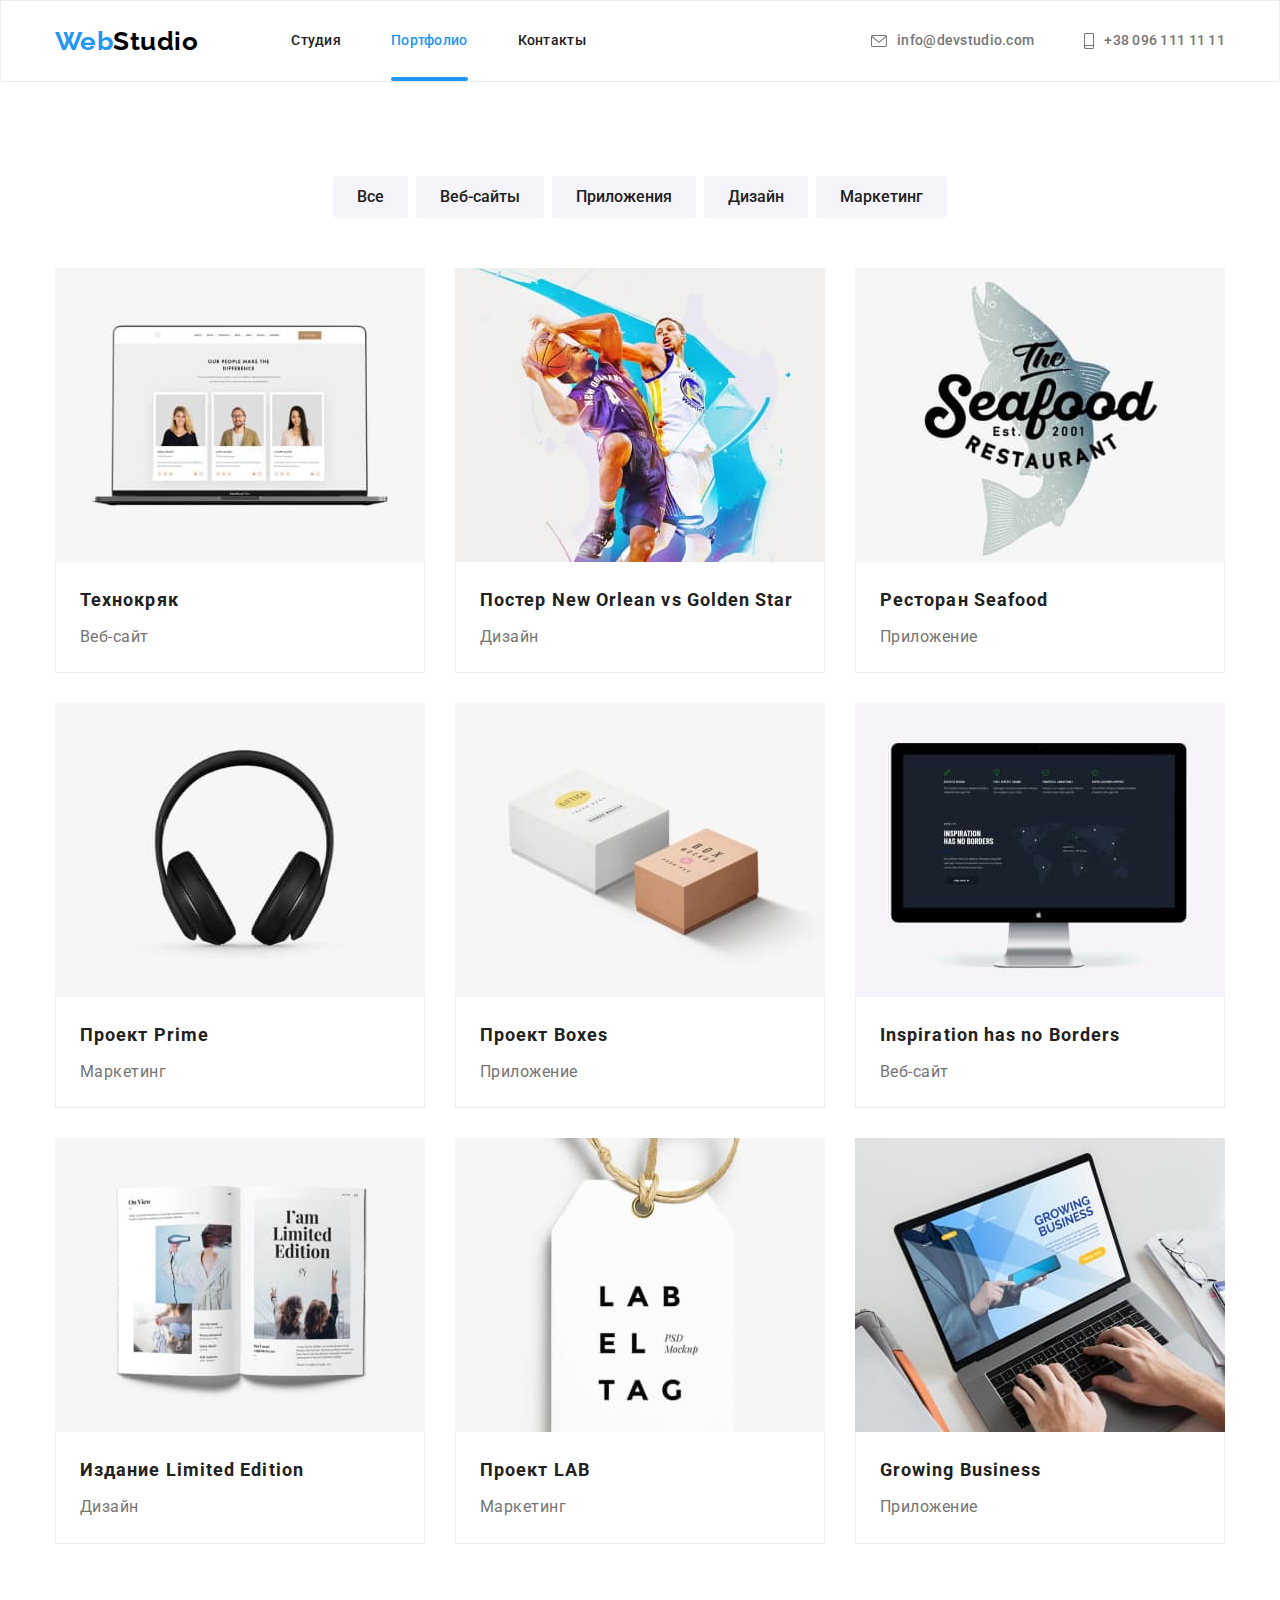
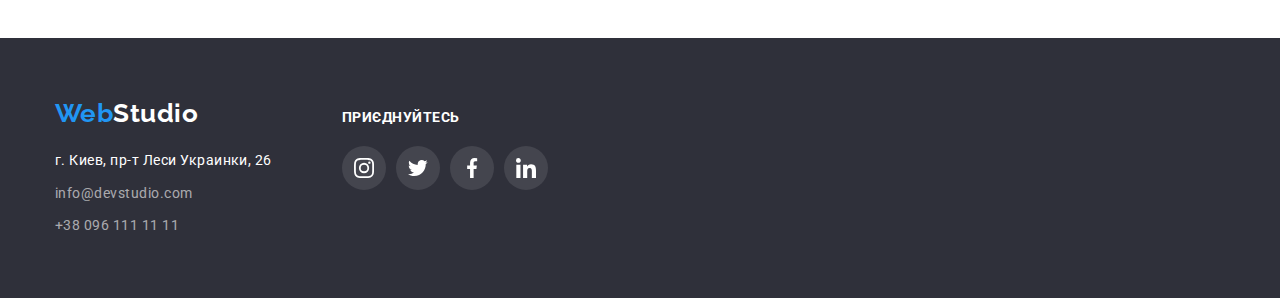
==== portfolio.html @ f5f5075b "created new files" ====
<!DOCTYPE html>
<html lang="ru">

<head>
    <meta charset="UTF-8">
    <meta http-equiv="X-UA-Compatible" content="IE=edge">
    <meta name="viewport" content="width=device-width, initial-scale=1.0">
    <title>Document</title>
    <link href="https://fonts.googleapis.com/css2?family=Raleway:wght@700&family=Roboto:wght@400;500;700;900&display=swap"
        rel="stylesheet">
    <link rel="stylesheet" href="https://cdnjs.cloudflare.com/ajax/libs/modern-normalize/1.1.0/modern-normalize.min.css">
    <link rel="stylesheet" href="./css/styles.css">
</head>
<!--body-->
<body>
<!--header-->
    <header class="header">
        <!--Navigation-->
        <div class="container head-nav">
            <nav class="nav">
                <a class="logo" href="./index.html"><span class="logo-color">Web</span>Studio</a>
                <ul class="nav-list list">
                    <li class="nav-content">
                        <a class="nav-item" href="./index.html">Студия</a>
                    </li>
                    <li class="nav-content">
                        <a class="nav-item current" href="./portfolio.html">Портфолио</a>
                    </li>
                    <li class="nav-content">
                        <a class="nav-item" href="">Контакты</a>
                    </li>
                </ul>
            </nav>
            <ul class="contacts-list list">
                <li class="contacts-item"><a class="contacts-mail" href="mailto:info@devstudio.com">
                        <svg class="mail-icon" width="16" height="12">
                            <use href="./images/symbol-defs.svg#icon-envelope"></use>
                        </svg>
                        info@devstudio.com</a></li>
                <li class="contacts-item"><a class="contacts-tel" href="tel:+380961111111">
                        <svg class="tel-icon" width="10" height="16">
                            <use href="./images/symbol-defs.svg#icon-smartphone"></use>
                        </svg>
                        +38 096 111 11 11</a></li>
            </ul>
        </div>
    </header>
    <main>
    <!--main-->    
        <section class="section main-page">
        <!--section filter-->
            <div class="container">
                <h1 hidden>Filter</h1>
                <!-- hidden title -->
                <ul class="btn-list list">
                    <li class="btn-item">
                        <button class="btn" type="button">Все</button>
                    </li>
                    <li class="btn-item">
                        <button class="btn" type="button">Веб-сайты</button>
                    </li>
                    <li class="btn-item">
                        <button class="btn" type="button">Приложения</button>
                    </li>
                    <li class="btn-item">
                        <button class="btn" type="button">Дизайн</button>
                    </li>
                    <li class="btn-item">
                        <button class="btn" type="button">Маркетинг</button>
                    </li>
                </ul>
                <h2 hidden>Examples</h2>
                <!-- hidden title -->
                <ul class="images list">
                    <li class="images-item">
                        <a class="images-link" href="">
                            <div class="pre-photo">
                                <p class="text">Ресурс пропонує комплексні пропозиції з різним рівнем функціоналу та сервісів. Все це дозволить
                                    відвідувачу отримати
                                    вичерпні відомості про компанію чи приватну особу.</p>
                                <img class="photo" src="./images/portfolio1.jpg" alt="Ноутбук с карточками" width="370" height="294">
                            </div>
                            <div class="frame">
                                <h2 class="images-title">Технокряк</h2>
                                <p class="images-text">Веб-сайт</p>
                            </div>
                        </a>
                    </li>
                    <li class="images-item">
                        <a class="images-link" href="">
                            <div class="pre-photo">
                                <p class="text">Ресурс пропонує комплексні пропозиції з різним рівнем функціоналу та сервісів. Все це дозволить
                                    відвідувачу отримати
                                    вичерпні відомості про компанію чи приватну особу.</p>
                                <img src="./images/portfolio2.jpg" alt="Игроки баскетбола" width="370" height="294">
                            </div>
                            <div class="frame">
                                <h2 class="images-title">Постер New Orlean vs Golden Star</h2>
                                <p class="images-text">Дизайн</p>
                            </div>
                        </a>
                    </li>
                    <li class="images-item"> 
                        <a class="images-link" href="">
                            <div class="pre-photo">
                                <p class="text">Ресурс пропонує комплексні пропозиції з різним рівнем функціоналу та сервісів. Все це дозволить
                                    відвідувачу отримати
                                    вичерпні відомості про компанію чи приватну особу.</p>
                                <img src="./images/portfolio3.jpg" alt="Лого ресторана" width="370" height="294">
                            </div>
                            <div class="frame">
                                <h2 class="images-title">Ресторан Seafood</h2>
                                <p class="images-text">Приложение</p>
                            </div>
                        </a>
                    </li>
                    <li class="images-item"> 
                        <a class="images-link" href="">
                            <div class="pre-photo">
                                <p class="text">Ресурс пропонує комплексні пропозиції з різним рівнем функціоналу та сервісів. Все це дозволить
                                    відвідувачу отримати
                                    вичерпні відомості про компанію чи приватну особу.</p>
                                <img src="./images/portfolio4.jpg" alt="Наушники" width="370" height="294">
                            </div>
                            <div class="frame">
                                <h2 class="images-title">Проект Prime</h2>
                                <p class="images-text">Маркетинг</p>
                            </div>
                        </a>
                    </li>
                    <li class="images-item"> 
                        <a class="images-link" href="">
                            <div class="pre-photo">
                                <p class="text">Ресурс пропонує комплексні пропозиції з різним рівнем функціоналу та сервісів. Все це дозволить
                                    відвідувачу отримати
                                    вичерпні відомості про компанію чи приватну особу.</p>
                                <img src="./images/portfolio5.jpg" alt="Две коробки" width="370" height="294">
                            </div>
                            <div class="frame">
                                <h2 class="images-title">Проект Boxes</h2>
                                <p class="images-text">Приложение</p>
                            </div>
                        </a>
                    </li>
                    <li class="images-item"> 
                        <a class="images-link" href="">
                            <div class="pre-photo">
                                <p class="text">Ресурс пропонує комплексні пропозиції з різним рівнем функціоналу та сервісів. Все це дозволить
                                    відвідувачу отримати
                                    вичерпні відомості про компанію чи приватну особу.</p>
                                <img src="./images/portfolio6.jpg" alt="Монитор" width="370" height="294">
                            </div>
                            <div class="frame">
                                <h2 class="images-title">Inspiration has no Borders</h2>
                                <p class="images-text">Веб-сайт</p>
                            </div>
                        </a>
                    </li>
                    <li class="images-item"> 
                        <a class="images-link" href="">
                            <div class="pre-photo">
                                <p class="text">Ресурс пропонує комплексні пропозиції з різним рівнем функціоналу та сервісів. Все це дозволить
                                    відвідувачу отримати
                                    вичерпні відомості про компанію чи приватну особу.</p>
                                <img src="./images/portfolio7.jpg" alt="Журнал" width="370" height="294">
                            </div>
                            <div class="frame">
                                <h2 class="images-title">Издание Limited Edition</h2>
                                <p class="images-text">Дизайн</p>
                            </div>
                        </a>
                    </li>
                    <li class="images-item"> 
                        <a class="images-link" href="">
                            <div class="pre-photo">
                                <p class="text">Ресурс пропонує комплексні пропозиції з різним рівнем функціоналу та сервісів. Все це дозволить
                                    відвідувачу отримати
                                    вичерпні відомості про компанію чи приватну особу.</p>
                                <img src="./images/portfolio8.jpg" alt="Этикетка" width="370" height="294">
                            </div>
                            <div class="frame">
                                <h2 class="images-title">Проект LAB</h2>
                                <p class="images-text">Маркетинг</p>
                            </div>
                        </a>
                    </li>
                    <li class="images-item"> 
                        <a class="images-link" href="">
                            <div class="pre-photo">
                                <p class="text">Ресурс пропонує комплексні пропозиції з різним рівнем функціоналу та сервісів. Все це дозволить
                                    відвідувачу отримати
                                    вичерпні відомості про компанію чи приватну особу.</p>
                                <img src="./images/portfolio9.jpg" alt="Работа за ноутбуком" width="370" height="294">
                            </div>
                            <div class="frame">
                                <h2 class="images-title">Growing Business</h2>
                                <p class="images-text">Приложение</p>
                            </div>
                        </a>
                    </li>
                </ul>
            </div>
        </section>
    </main>
<!--FOOTER-->    
    <footer class="footer">
        <div class="container">
            <div class="general">
                <div class="first">
                    <a class="footer-logo" href=""><span class="logo-color">Web</span>Studio</a>
                    <address class="address">
                        <ul class="address-list list">
                            <li class="footer-item"><a class="location"
                                    href="https://www.google.com/maps/d/viewer?mid=10uSM3H-mIU3GznYo2szRIEphczw&hl=en_US&ll=50.42732700000001%2C30.538092&z=17"
                                    target="_blank" rel="noopener noreferrer">г. Киев, пр-т Леси Украинки, 26</a>
                            </li>
                            <li class="footer-item">
                                <a class="mail" href="mailto:info@devstudio.com">info@devstudio.com</a>
                            </li>
                            <li class="footer-item">
                                <a class="tel" href="tel:+380961111111">+38 096 111 11 11</a>
                            </li>
                        </ul>
                    </address>
                </div>
                <div class="social">
                    <p class="soc-text">
                        приєднуйтесь
                    </p>
                    <ul class="net-list list">
                        <li class="net-item"><a class="net-link soc" href="">
                                <svg class="net-icon icon" width="20" height="20">
                                    <use href="./images/symbol-defs.svg#icon-instagram"></use>
                                </svg>
                            </a></li>
                        <li class="net-item"><a class="net-link soc" href="">
                                <svg class="net-icon icon" width="20" height="20">
                                    <use href="./images/symbol-defs.svg#icon-Twitter"></use>
                                </svg>
                                </a></li>
                        <li class="net-item"><a class="net-link soc" href="">
                                <svg class="net-icon icon" width="20" height="20">
                                    <use href="./images/symbol-defs.svg#icon-facebook"></use>
                                </svg>
                                </a></li>
                        <li class="net-item"><a class="net-link soc" href="">
                                <svg class="net-icon icon" width="20" height="20">
                                    <use href="./images/symbol-defs.svg#icon-linkedin"></use>
                                </svg>
                                </a></li>
                    </ul>
                </div>
            </div>
        </div>
    </footer>
</body>
</html>
---- css/styles.css ----
:root {
    --primary-text-color: #212121;
    --secondary-text-color:#757575;
    --special-text-color:#2196F3;
    --nav-bg-color: #fff;
    --main-bg-color:#fff;
    --special-bg-color:#2F303A;
    --basic-animation: 250ms cubic-bezier(0.4, 0, 0.2, 1);
}
/* body */
h1, h2, h3, h4, h5, h6, p {
    margin: 0px;
    padding: 0px;
}
body {
    color: var(--primary-text-color);
    background-color: var(--main-bg-color);
    font-family: 'Roboto', sans-serif;
    font-style: normal;
    letter-spacing: 0.03em;
}
.container {
    width: 1200px;
    padding-left: 15px;
    padding-right: 15px;
    margin-left: auto;
    margin-right: auto;
    /* outline: 2px solid tomato; */
}
/* header */
.header {
    background-color: var(--nav-bg-color);
    border: 1px solid #ECECEC;
}
.nav,
.head-nav {
    display: flex;
    align-items: center;
    justify-content: space-between;
}   
.logo {
    display: inline-block;
    margin-right: 93px;

    color:#000000;
    text-decoration: none;
    font-family: 'Raleway';
    font-weight: 700;
    font-size: 26px;
    line-height: 1.19;
}
.logo-color {
    color: var(--special-text-color)
}
.nav-list {
    display: flex;
}
.nav-content:not(:last-child) {
    margin-right: 50px;
}
/* Common for all lists */
.list {
    margin: 0px;
    padding: 0px;
    list-style: none;
}
.nav-item {
    transition: color var(--basic-animation);

    display: block;
    padding-top: 32px;
    padding-bottom: 32px;
    
    color: var(--primary-text-color);
    text-decoration: none;
    font-weight: 500;
    font-size: 14px;
    line-height: 1.14;
    letter-spacing: 0.02em;
}
.nav-item:hover,
.nav-item:focus {
    color: var(--special-text-color);
}
.nav .nav-item.current {
    color: var(--special-text-color)
}
.nav-content {
    position: relative;
}
.current::after {
   content: "";
   position: absolute;
   left:0;
   bottom:0;

   width: 100%;
   height: 4px;
   
   background-color: var(--special-text-color);
   border-radius: 2px;
   /* transition: transform var(--basic-animation);
   transform: rotateY(0deg); */
}
/* .current:hover::after,
.current:focus::after
{
transform: rotateY(120deg);
} */
.contacts-list {
    display: flex;
}
.contacts-item:not(:last-child) {
margin-right: 50px;
}
.mail-icon,
.tel-icon {
    fill: var(--secondary-text-color);
    margin-right: 10px;
    transition: fill var(--basic-animation);
}
.contacts-mail,
.contacts-tel {
    transition-property: color;
    transition-duration: 250ms;
    transition-timing-function: cubic-bezier(0.4, 0, 0.2, 1);

    display: flex;
    justify-content: center;
    align-items: center;
    padding-top: 32px;
    padding-bottom: 32px;

    color: var(--secondary-text-color);
    text-decoration: none;
    font-weight: 500;
    font-size: 14px;
    line-height: 1.14;
    letter-spacing: 0.02em;
}
.contacts-mail:hover,
.contacts-mail:focus {
    color: var(--special-text-color);
}
.contacts-mail:hover .mail-icon,
.contacts-mail:focus .mail-icon{
    fill: var(--special-text-color);
}
.contacts-tel:hover,
.contacts-tel:focus {
    color: var(--special-text-color);
}
.contacts-tel:hover .tel-icon,
.contacts-tel:focus .tel-icon {
    fill: var(--special-text-color);
}
/* Common fo all sections */
.section {
    padding-top: 94px;
    padding-bottom: 94px;
}
/* service order */
.hero {
    background-color: var(--special-bg-color);
    padding-top: 200px;
    padding-bottom: 200px;
    text-align: center;
/* added backgroung photo */
    max-width: 1600px;
    margin-left: auto;
    margin-right: auto;
    background-image: linear-gradient(rgba(47, 48, 58, 0.4), rgba(47, 48, 58, 0.4)), url(../images/hero-image.jpg);
    background-repeat: no-repeat;
    background-position: center;
    background-size: cover;
}
/* adding backdrop */
.backdrop {
    position: fixed;
    top: 0;
    left: 0;
    z-index: 10;

    width: 100%;
    height: 100%;

    background-color: rgba(0, 0, 0, 0.2);

    /* adding animation for backdrop */
    opacity: 1;
    transition: opacity var(--basic-animation);
}
.backdrop.is-hidden {
    opacity: 0;
    visibility: hidden;
    pointer-events: none;
}
/* modal window closed condition */
.backdrop.is-hidden .modal {
transform: rotate(90deg);
}
/* modal window opened condition */
.modal {
    position: absolute;
    top: 50%;
    left: 50%;
    transform: translate(-50%, -50%) rotate(0deg);
    transition: transform var(--basic-animation);

    min-width: 528px;
    min-height: 581px;
    padding: 8px;
    
    background-color: var(--main-bg-color);
    box-shadow: 0px 1px 3px rgba(0, 0, 0, 0.12), 0px 1px 1px rgba(0, 0, 0, 0.14), 0px 2px 1px rgba(0, 0, 0, 0.2);
    border-radius: 4px;
}
.btn-box {
    position: relative;
}
.btn-close {
    position: absolute;
    top: 0;
    right: 0;

    display: flex;
    justify-content: center;
    align-items: center;
    width: 30px;
    height: 30px;
    padding: 10px;

    cursor: pointer;

    border: 1px solid rgba(0, 0, 0, 0.1);
    border-radius: 50%;
    background-color: var(--main-bg-color);
}
.title {
    display: inline-block;
    margin-bottom: 30px;
    width: 696px;
    
    color: var(--main-bg-color);
    font-weight: 900;
    font-size: 44px;
    line-height: 1.36;
    letter-spacing: 0.06em;
    text-transform: uppercase;
}
.order-button {
    display: block;
    min-width: 216px;
    height: 50px;
    border: 1px solid;
    border-color: var(--special-text-color);
    border-radius: 4px;
    padding: 10px 32px;
    margin-right: auto;
    margin-left: auto;

    color: #ffffff;
    background-color: var(--special-text-color);
    cursor: pointer;
    font-weight: 700;
    font-size: 16px;
    line-height: 1.87;
         
    letter-spacing: 0.06em;
}
/* Company rules */
.rules-list {
    display: flex;
}
.rules-item:not(:last-child) {
    margin-right: 30px;
}
.box {
    display: flex;
    justify-content: center;
    align-items: center;
    width: 270px;
    height: 120px;
    background: #F5F4FA;
    border-radius: 4px;
    gap: 30px;
    margin-bottom: 30px;
}
.rules-item {
    width: 270px;
}
.rules-title {
    margin-bottom: 10px;
    
    color: var(--primary-text-color);
    font-weight: 700;
    font-size: 14px;
    line-height: 1.14;
    text-transform: uppercase;
}
.rules-text {
    color: var(--secondary-text-color);
    font-weight: 400;
    font-size: 14px;
    line-height: 1.7;   
}
.work-list {
    display: flex;   
}
.work {
    padding-bottom: 94px;
}
.work-list-item:not(:last-child) {
    margin-right: 30px;
}
.work-list-item {
    position: relative;
}
.work-item {
    position: absolute;
    bottom: 0;

    display: flex;
    justify-content: center;
    align-items: center;
    width: 370px;
    height: 70px;

    background-color: rgba(47, 48, 58, 0.8);
}
.work-item-title {
    color: #FFFFFF;
    font-weight: 700;
    font-size: 14px;
    line-height: 1.14;
    text-transform: uppercase;
}
.work-title,
.team-title {
    margin-bottom: 50px;
    
    font-weight: 700;
    font-size: 36px;
    line-height: 1.17;
    text-align: center;
    text-align: center;
}
/* Team */
.team-list {
    display: flex;
}
.team {
    background-color: #F5F4FA;
}
.team-list-item {
    width: 270px;
    box-shadow: 0px 1px 3px rgba(0, 0, 0, 0.12), 0px 1px 1px rgba(0, 0, 0, 0.14), 0px 2px 1px rgba(0, 0, 0, 0.2);
    border-radius: 0px 0px 4px 4px;

    background-color: #ffffff;
}
.team-list-item:not(:last-child) {
margin-right: 30px;
}
.team-list-title {
    padding-top: 30px;
    margin-bottom: 10px;
    
    color: var(--primary-text-color);
    font-weight: 500;
    font-size: 16px;
    line-height: 1.19;
    text-align: center;
}
.team-list-text {
    margin-bottom: 16px;
    
    color: var(--secondary-text-color);
    font-weight: 400;
    font-size: 16px;
    line-height: 1.19;
    text-align: center;
}
.net-list {
    display: flex;
    justify-content: center;
    padding: 0;
    gap: 10px;
    padding-bottom: 30px;

}
.net-link {
    transition: background-color var(--basic-animation);

    display: flex;
    justify-content: center;
    align-items: center;
    width: 44px;
    height: 44px;
    border-radius: 50%;
    background-color:transparent;
}
.net-link:hover,
.net-link:focus {
    background-color: var(--special-text-color);
}
.net-link:hover .net-icon,
.net-link:focus .net-icon {
    fill: var(--main-bg-color);
}

.net-icon {
    transition: fill var(--basic-animation);

    fill: #AFB1B8;
}
/* Clients */
.clients-title {
    color: var(--primary-text-color);
    font-weight: 700;
    font-size: 36px;
    line-height: 1.17;
    text-align: center;
    margin-bottom: 50px;
}
.clients-list {
    display: flex;
    justify-content: center;
    gap: 30px;
    padding: 0;
}
.clients-link {
    transition: border-color var(--basic-animation);

    display: flex;
    justify-content: center;
    align-items: center;
    width: 170px;
    height: 92px;
    border: 1px solid #AFB1B8;
    border-radius: 4px;
}
.clients-icon {
    transition: fill var(--basic-animation);

    fill: #AFB1B8;
}
.clients-link:hover,
.clients-link:focus {
    border-color: var(--special-text-color);
}
.clients-link:hover .clients-icon,
.clients-link:focus .clients-icon {
    fill: var(--special-text-color)
}

/* -----------------footer----------------- */
.footer {
    background-color: var(--special-bg-color);
    padding-top: 60px;
    padding-bottom: 60px;
}
.general {
    display: flex;
}
.first {
    display: inline-block;
    margin: 0;
    padding: 0;
}
.social {
    display: inline-block;
    margin-left: 70px;
    padding-top: 12px;
}
.soc-text {
    margin-bottom: 20px;

    color: var(--main-bg-color);
    font-weight: 700;
    font-size: 14px;
    line-height: 1.14;
    text-transform: uppercase;
}
.soc {
background: rgba(255, 255, 255, 0.1);
}
.icon {
    fill: var(--main-bg-color)
}
.footer-logo {
    display: inline-block;
    margin-bottom: 20px;
    
    color: #ffffff;
    text-decoration: none;
    font-family: 'Raleway';
    font-style: normal;
    font-weight: 700;
    font-size: 26px;
    line-height: 1.19;
}
.address-list {
    padding: 0;
}
.foot {
    padding: 0;
}
.location {
    transition: color var(--basic-animation);

    display: inline-block;
    
    color: #FFFFFF;
    text-decoration: none;
    font-family: 'Roboto';
    font-style: normal;
    font-weight: 400;
    font-size: 14px;
    line-height: 1.7;
}
.footer-item:not(:last-child) {
    margin-bottom: 9px;
}
.location:hover,
.location:focus {
    color: var(--special-text-color);
}
.mail,
.tel {
    transition: color var(--basic-animation);

    display: inline-block;

    color: rgba(255, 255, 255, 0.6);
    text-decoration: none;
    font-family: 'Roboto';
    font-style: normal;
    font-weight: 400;
    font-size: 14px;
    line-height: 1.7;
}
.mail:hover,
.mail:focus {
    color: var(--special-text-color);
}
.tel:hover,
.tel:focus {
    color: var(--special-text-color)
}

/* ----------------PORTFOLIO---------------- */

.btn-list {
    display: flex;
    justify-content: center;
    margin-bottom: 50px;
}
.btn-item {
    text-align: center;
    align-items: center;
}
.btn-item:not(:last-child) {
    margin-right: 8px;
}
.btn {
    transition: color var(--basic-animation), 
    background-color var(--basic-animation),
    box-shadow var(--basic-animation);

    border-radius: 4px;
    border-color: transparent;
    padding: 6px 22px;

    color: var(--primary-text-color);
    background-color: #F5F4FA;
    cursor: pointer;
    font-family: 'Roboto';
    font-style: normal;
    font-weight: 500;
    font-size: 16px;
    line-height: 1.6;    
}
.btn:hover,
.btn:focus {
    color: #FFFFFF;
    background-color: var(--special-text-color);
    box-shadow: 0px 3px 1px rgba(0, 0, 0, 0.1), 0px 1px 2px rgba(0, 0, 0, 0.08), 0px 2px 2px rgba(0, 0, 0, 0.12);
}
.images {
    display: flex;
    flex-wrap: wrap;
}
.images-item {
    margin-right: 30px;
    margin-bottom: 30px;
    width: 370px;
    
    background-color: #FFFFFF;
}
.images-item:nth-child(3n) {
    margin-right: 0px;
}
.images-item:nth-last-child(-n+3) {
    margin-bottom: 0px;
}
.pre-photo {
    position: relative;
    overflow: hidden;
}
.pre-photo::before {
    display: inline-block;
    position: absolute;
    content: "";
    width: 100%;
    height: 100%;
    background-color: rgba(33, 150, 243, 0.9);

    opacity: 0;
    transform: translateY(100%);
    transition: opacity var(--basic-animation),
    transform var(--basic-animation);
}
.text {
    display: inline-block;
    position: absolute;
    padding: 63px 24px;

    opacity: 0;
    transform: translateY(100%);
    transition: opacity var(--basic-animation),
    transform var(--basic-animation);
    
    font-weight: 400;
    font-size: 18px;
    line-height: 1.55;
        
    color: #FFFFFF;
}
.images-link {
    transition: box-shadow var(--basic-animation);

    display: block;
    text-decoration: none;
}
.images-link:hover,
.images-link:focus {
    box-shadow: 0px 1px 1px rgba(0, 0, 0, 0.12), 0px 4px 4px rgba(0, 0, 0, 0.06), 1px 4px 6px rgba(0, 0, 0, 0.16);
}
.images-link:hover ::before,
.images-link:focus ::before {
    opacity: 1;
    transform: translateY(0%);
}
.images-link:hover .text,
.images-link:focus .text {
    opacity: 1;
    transform: translateY(0%);
}
.images-title {
    margin-bottom: 4px;
    
    color: var(--primary-text-color);
    font-family: 'Roboto';
    font-style: normal;
    font-weight: 700;
    font-size: 18px;
    line-height: 2;
    letter-spacing: 0.06em;
}
.images-text {

    color: var(--secondary-text-color);
    font-family: 'Roboto';
    font-style: normal;
    font-weight: 400;
    font-size: 16px;
    line-height: 1.9;
}
.frame {
    border: 1px solid #eeeeee;
    border-top: none;
    padding: 20px 24px;
}
img {
    display: block;
    max-width: 100%;
    height: auto;
}
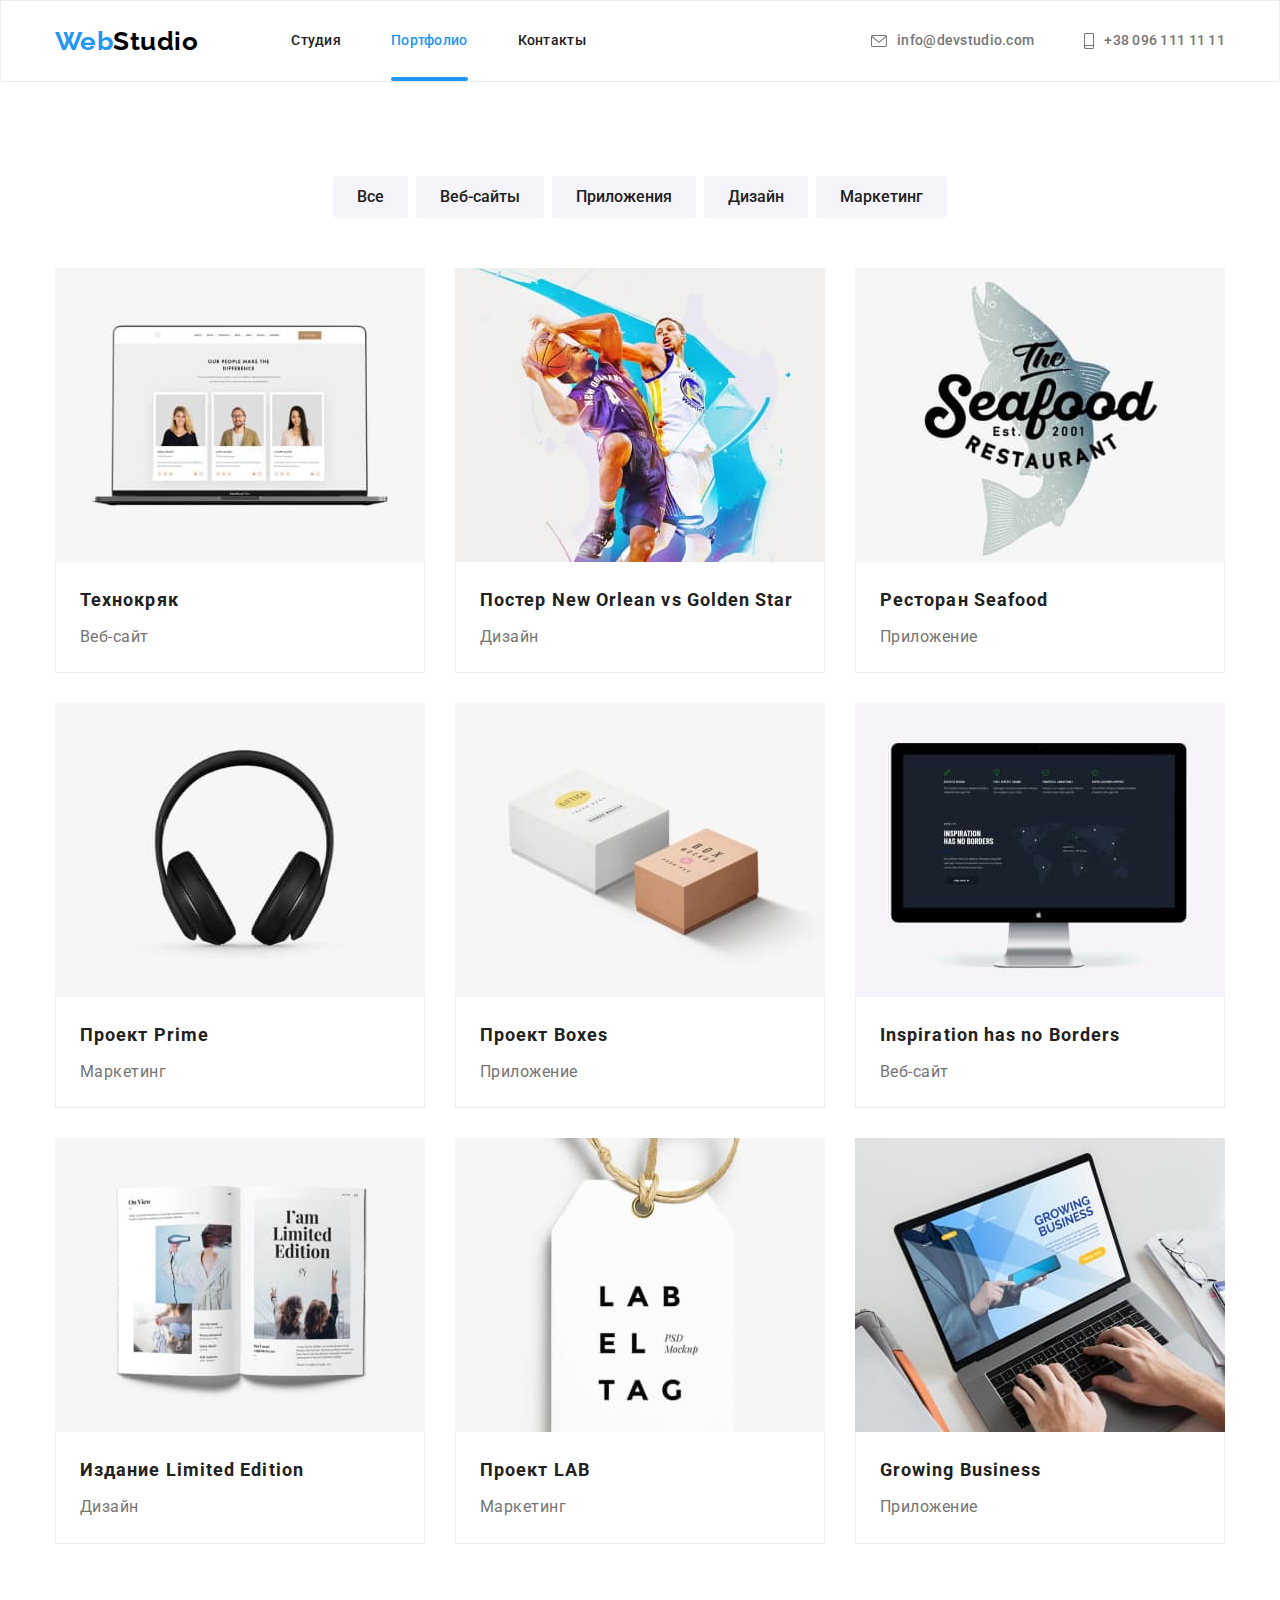
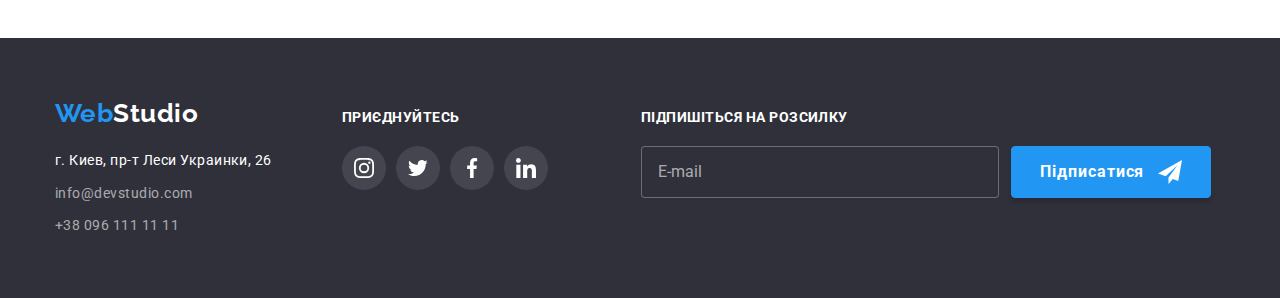
==== commit f82d8c57: "added customized checkbox" ====
--- a/portfolio.html
+++ b/portfolio.html
@@ -250,6 +250,17 @@
                                 </a></li>
                     </ul>
                 </div>
+                <div class="sign-up">
+                    <p class="sign-up-text">Підпишіться на розсилку</p>
+                    <div class="sign-up-section">
+                        <input type="email" name="user-email" placeholder="E-mail">
+                        <button class="sign-up-btn" type="submit">Підписатися
+                            <svg width="24" height="24">
+                                <use href="./images/symbol-defs.svg#icon-icon-send"></use>
+                            </svg>
+                        </button>
+                    </div>
+                </div>
             </div>
         </div>
     </footer>
--- a/css/styles.css
+++ b/css/styles.css
@@ -102,11 +102,6 @@
    /* transition: transform var(--basic-animation);
    transform: rotateY(0deg); */
 }
-/* .current:hover::after,
-.current:focus::after
-{
-transform: rotateY(120deg);
-} */
 .contacts-list {
     display: flex;
 }
@@ -236,6 +231,173 @@
     border-radius: 50%;
     background-color: var(--main-bg-color);
 }
+.modal-icon {
+    transition: fill var(--basic-animation);
+}
+.btn-close:hover .modal-icon,
+.btn-close:focus .modal-icon {
+    fill: var(--special-text-color);
+}
+/* adding form */
+.form {
+    padding: 40px;
+}
+.modal-title {
+    margin-bottom: 30px;
+
+    font-weight: 700;
+    font-size: 20px;
+    line-height: 1.15;
+    text-align: center;
+    letter-spacing: 0.03em;
+    
+    color: var(--primary-text-color)
+}
+.form-field {
+    display: flex;
+    flex-direction: column;
+    
+}
+.form-field:not(:last-child) {
+    margin-bottom: 28px;
+}
+.form-label {
+    margin-bottom: 4px;
+
+    text-align: left;
+    font-weight: 400;
+    font-size: 12px;
+    line-height: 1.17;
+    letter-spacing: 0.01em;
+    cursor: pointer;
+    
+    color: var(--secondary-text-color);
+    background-color: var(--main-bg-color);
+}
+.form-picture {
+    position: relative;
+}
+.form-icon {
+    position: absolute;
+    top: 50%;
+    left: 15px;
+    transform: translateY(-50%);
+
+    transition: fill var(--basic-animation);
+}
+.form-input {
+    width: 100%;
+    padding: 12px 42px;
+
+    transition: border-color var(--basic-animation) ;
+    border: 1px solid rgba(33, 33, 33, 0.2);
+    border-radius: 4px;
+
+    cursor: pointer;   
+}
+.form-input:focus {
+    border-color: var(--special-text-color);
+    outline: none;
+}
+/* adding color changing to the neighbour when input has a focus */
+.form-input:focus + .form-icon {
+    fill: var(--special-text-color);
+}
+.form-field textarea {
+    
+    resize: none;
+    padding: 12px 16px;
+
+    height: 120px;
+    border: 1px solid rgba(33, 33, 33, 0.2);
+    border-radius: 4px;
+    transition: border-color var(--basic-animation);
+
+    cursor: pointer;
+}
+.form-field textarea::placeholder {
+    font-weight: 400;
+    font-size: 12px;
+    line-height: 1.17;
+    letter-spacing: 0.01em;
+    
+    color: rgba(117, 117, 117, 0.5);;
+}
+textarea:focus {
+    border-color: var(--special-text-color);
+    outline: none;
+}
+.form-agreement {
+    margin-top: 20px;
+    margin-bottom: 30px;
+}
+.form-agreement input {
+    cursor: pointer;
+}
+.agreement-label {
+    display: flex;
+    align-items: center;
+    margin-left: 8px;
+
+    cursor: pointer;
+
+    font-weight: 400;
+    font-size: 14px;
+    line-height: 1.7;
+    
+    color: var(--secondary-text-color);
+}
+.agreement-link {
+    font-weight: 400;
+    font-size: 14px;
+    line-height: 1.7;
+    
+    color: var(--special-text-color);
+}
+/* cusomazing checkbox */
+.checkbox {
+    -webkit-appearance: none;
+    -moz-appearance: none;
+    appearance: none;
+}
+.agreement-label::before {
+    content: "";
+    display: inline-block;
+    width: 16px;
+    height: 15px;
+    border: 2px solid #2a2a2a;
+    border-radius: 3px;
+
+    margin-right: 7px;
+}
+.checkbox:checked + .agreement-label::before {
+    border-color: transparent;
+    background-color: var(--special-text-color);
+    background-image: url(../images/check.svg);
+    background-size: contain;
+    background-origin: border-box;
+    background-repeat: no-repeat;
+}
+.form-btn {
+    width: 200px;
+    height: 50px;
+
+    background-color: var(--special-text-color);
+    box-shadow: 0px 4px 4px rgba(0, 0, 0, 0.15);
+    border: 1px solid var(--special-text-color);
+    border-radius: 4px;
+    cursor: pointer;
+
+    font-weight: 700;
+    font-size: 16px;
+    line-height: 1.88;
+    letter-spacing: 0.06em;
+    color: var(--main-bg-color);
+}
+.form-btn:focus {
+    outline: none;
+}
+
 .title {
     display: inline-block;
     margin-bottom: 30px;
@@ -473,7 +635,12 @@
     margin-left: 70px;
     padding-top: 12px;
 }
-.soc-text {
+.sign-up {
+    margin-left: 93px;
+    padding-top: 12px;
+}
+.soc-text,
+.sign-up-text {
     margin-bottom: 20px;
 
     color: var(--main-bg-color);
@@ -481,6 +648,50 @@
     font-size: 14px;
     line-height: 1.14;
     text-transform: uppercase;
+}
+.sign-up-section {
+    display: flex;
+    justify-content: right;
+    align-items: center;
+}
+.sign-up input {
+    width: 358px;
+    padding: 15px 16px;
+    margin-right: 12px;
+    border: 1px solid rgba(255, 255, 255, 0.3);
+    border-radius: 4px;
+
+    background-color: var(--special-bg-color);
+    color: rgba(255, 255, 255, 0.6);
+    font-weight: 400;
+    font-size: 16px;
+    line-height: 1.25;
+}
+.sign-up input::placeholder {
+    color: rgba(255, 255, 255, 0.6);
+}
+.sign-up-btn {
+
+    display: flex;
+    justify-content: space-between;
+    align-items: center;
+    
+    min-width: 200px;
+    border: 1px solid;
+    border-color: var(--special-text-color);
+    border-radius: 4px;
+    padding: 10px 28px;
+            
+    box-shadow: 0px 4px 4px rgba(0, 0, 0, 0.15);
+
+    color: #ffffff;
+    background-color: var(--special-text-color);
+    cursor: pointer;
+    font-weight: 700;
+    font-size: 16px;
+    line-height: 1.87;
+    
+    letter-spacing: 0.06em;
 }
 .soc {
 background: rgba(255, 255, 255, 0.1);
